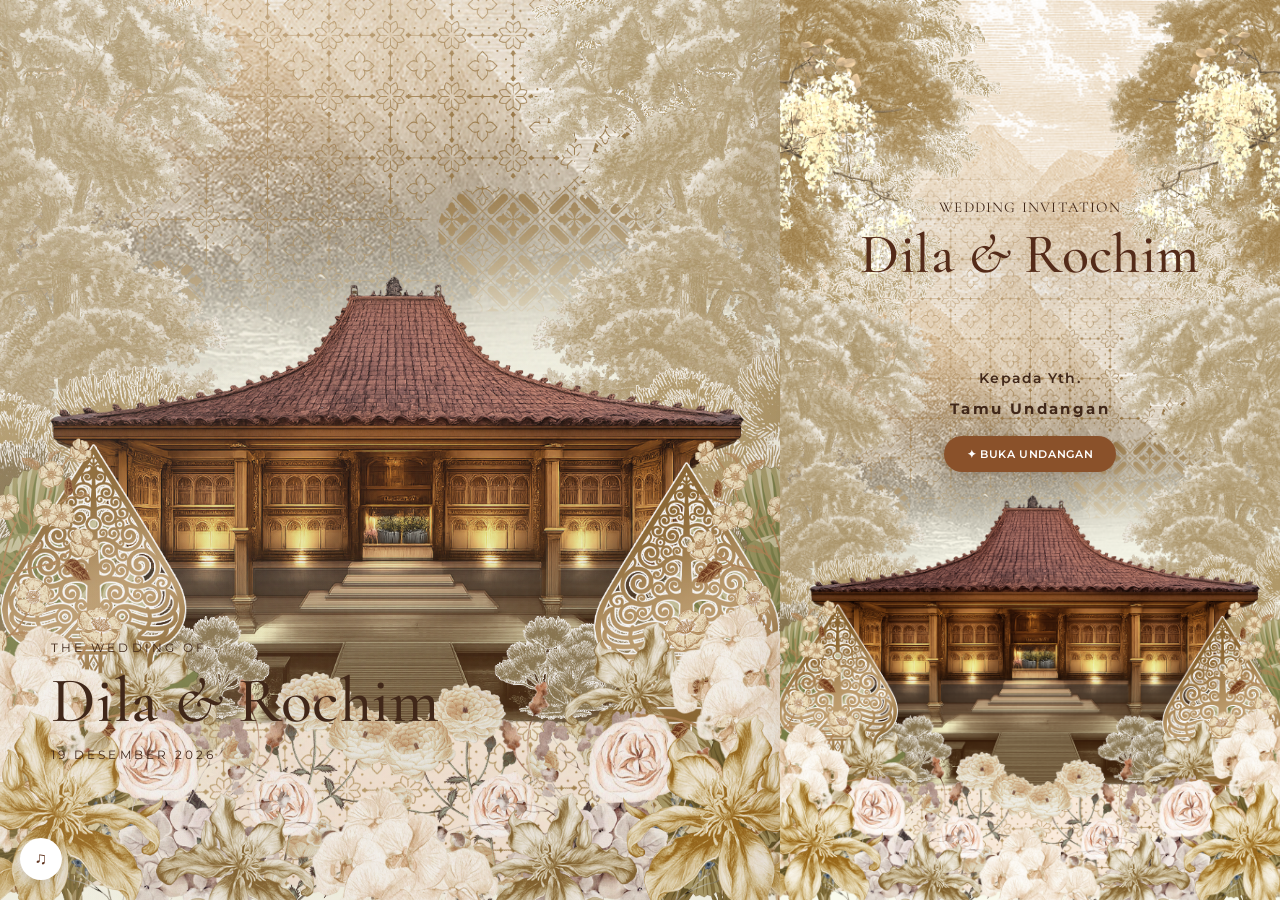
==== index.html @ d4a7df87 "update" ====
<!doctype html>
<html lang="id">
<head>
  <meta charset="UTF-8">
  <meta name="viewport" content="width=device-width, initial-scale=1.0">
  <meta name="description" content="Undangan pernikahan Dila dan Rochim">
  <title>Dila & Rochim — Wedding Invitation</title>
  <link rel="preconnect" href="https://fonts.googleapis.com">
  <link rel="preconnect" href="https://fonts.gstatic.com" crossorigin>
  <link href="https://fonts.googleapis.com/css2?family=Cormorant+Garamond:wght@400;500;600&family=Montserrat:wght@400;500;600&display=swap" rel="stylesheet">
  <link rel="stylesheet" href="styles.css">
</head>
<body class="locked">
  <aside class="desktop-cover" aria-hidden="true">
    <div class="grain"></div>
    <div class="cover-copy">
      <p class="eyebrow">THE WEDDING OF</p>
      <h1>Dila <span>&</span> Rochim</h1>
      <p class="date">19 DESEMBER 2026</p>
    </div>
  </aside>

  <main class="invitation" id="invitation">
    <section class="opening" id="opening">
      <div class="opening-inner">
        <p class="eyebrow">WEDDING INVITATION</p>
        <h2>Dila <span>&</span> Rochim</h2>
        <div class="guest">
          <p>Kepada Yth.</p>
          <strong id="guest-name">Tamu Undangan</strong>
        </div>
        <button class="pill" id="open-invitation" type="button">✦ BUKA UNDANGAN</button>
      </div>
    </section>

    <div class="content" id="content" aria-hidden="true">
      <section class="hero section hero-motion">
        <div class="arch arch-photo photo-one" role="img" aria-label="Video pembuka pernikahan">
          <video autoplay muted loop playsinline poster="assets/reference/JAWA-03-FALLBACK.jpg">
            <source src="assets/reference/3D-Motion-Jawa-03.mp4" type="video/mp4">
          </video>
        </div>
        <div class="hero-copy">
          <p class="eyebrow">THE WEDDING OF</p>
          <h2>Dila <span>&</span> Rochim</h2>
          <p class="date">19 DESEMBER 2026</p>
          <p class="intro">Dengan penuh rasa syukur, kami mengundang Anda untuk hadir dan menjadi bagian dari hari bahagia kami.</p>
        </div>
      </section>

      <section class="couple section warm">
        <p class="script">Bride & Groom</p>
        <article>
          <div class="portrait portrait-woman" aria-hidden="true"></div>
          <p class="role">THE BRIDE</p>
          <h3>Dila</h3>
          <p>Dila</p>
        </article>
        <div class="ampersand">&</div>
        <article>
          <div class="portrait portrait-man" aria-hidden="true"></div>
          <p class="role">THE GROOM</p>
          <h3>Rochim</h3>
          <p>Rochim</p>
        </article>
      </section>

      <section class="quote section">
        <img class="section-divider" src="assets/reference/aset-divider-tema-jawa-03.png" alt="" aria-hidden="true">
        <div class="line-ornament">✦</div>
        <p>“Dan di antara tanda-tanda kebesaran-Nya ialah Dia menciptakan pasangan-pasangan untukmu agar kamu merasa tenteram kepadanya.”</p>
        <span>QS. Ar-Rum: 21</span>
      </section>

      <section class="event section warm">
        <img class="section-divider" src="assets/reference/aset-divider-tema-jawa-03.png" alt="" aria-hidden="true">
        <p class="script">Wedding Event</p>
        <h3>Save The Date</h3>
        <div class="countdown" id="countdown">
          <div><b id="days">00</b><span>Hari</span></div>
          <div><b id="hours">00</b><span>Jam</span></div>
          <div><b id="minutes">00</b><span>Menit</span></div>
          <div><b id="seconds">00</b><span>Detik</span></div>
        </div>
        <div class="event-card">
          <p class="role">AKAD NIKAH & RESEPSI</p>
          <h4>Sabtu, 19 Desember 2026</h4>
          <p>Akad Nikah · 07.00 WIB</p>
          <p>Resepsi · 09.00 WIB</p>
          <hr>
          <p>Masjid Suciati Saliman</p>
          <a class="pill outline" href="https://www.google.com/maps/search/?api=1&amp;query=Masjid+Suciati+Saliman" target="_blank" rel="noreferrer">LIHAT LOKASI</a>
        </div>
      </section>

      <section class="gallery section">
        <img class="section-divider" src="assets/reference/kembar-mayang-coklat.png" alt="" aria-hidden="true">
        <p class="script">Our Moments</p>
        <h3>Love Gallery</h3>
        <div class="gallery-grid">
          <div class="gallery-item g1"></div><div class="gallery-item g2"></div>
          <div class="gallery-item g3"></div><div class="gallery-item g4"></div>
        </div>
      </section>

      <section class="rsvp section warm">
        <img class="section-divider" src="assets/reference/aset-divider-tema-jawa-03.png" alt="" aria-hidden="true">
        <p class="script">Best Wishes</p>
        <h3>Ucapan & Doa</h3>
        <form id="wish-form">
          <label>Nama<input id="name" type="text" required placeholder="Nama Anda"></label>
          <label>Konfirmasi Kehadiran<select id="attendance"><option>Hadir</option><option>Tidak dapat hadir</option></select></label>
          <label>Ucapan<textarea id="message" required rows="4" placeholder="Tulis ucapan terbaik..."></textarea></label>
          <button class="pill" type="submit">KIRIM UCAPAN</button>
        </form>
        <div id="wishes" class="wishes" aria-live="polite"></div>
      </section>

      <footer>
        <p>Merupakan suatu kehormatan dan kebahagiaan bagi kami apabila Anda berkenan hadir.</p>
        <h3>Dila <span>&</span> Rochim</h3>
        <small>Made with love · 2026</small>
      </footer>
    </div>
  </main>

  <button class="music" id="music" type="button" aria-label="Putar musik">♫</button>
  <audio id="song" src="assets/reference/Kasetyan-Jati-mp3cut.net_.mp3" preload="auto" loop></audio>
  <script src="script.js"></script>
</body>
</html>
---- styles.css ----
:root{--ivory:#f7f4ed;--cream:#e9e1d3;--brown:#61351f;--gold:#9b6a37;--ink:#402719;--white:#fff;--sans:"Montserrat",sans-serif;--serif:"Cormorant Garamond",serif}
.invitation{overflow-x:hidden}
.opening{transition:opacity .5s ease}.opening.cover-closing{opacity:0;pointer-events:none}
.animated{animation-duration:1.25s;animation-fill-mode:both}.animated-slow{animation-duration:2s}.is-waiting{visibility:hidden}.is-animated{visibility:visible}
@keyframes fadeIn{from{opacity:0}to{opacity:1}}
@keyframes fadeInUp{from{opacity:0;transform:translate3d(0,100%,0)}to{opacity:1;transform:none}}
@keyframes fadeInDown{from{opacity:0;transform:translate3d(0,-100%,0)}to{opacity:1;transform:none}}
@keyframes fadeInLeft{from{opacity:0;transform:translate3d(-100%,0,0)}to{opacity:1;transform:none}}
@keyframes zoomIn{from{opacity:0;transform:scale3d(.3,.3,.3)}50%{opacity:1}}
@keyframes slideInUp{from{visibility:visible;transform:translate3d(0,100%,0)}to{transform:translateZ(0)}}
@keyframes rotateInDownRight{from{opacity:0;transform-origin:right bottom;transform:rotate3d(0,0,1,45deg)}to{opacity:1;transform-origin:right bottom;transform:none}}
@keyframes rotateInDownLeft{from{opacity:0;transform-origin:left bottom;transform:rotate3d(0,0,1,-45deg)}to{opacity:1;transform-origin:left bottom;transform:none}}
.fadeIn{animation-name:fadeIn}.fadeInUp{animation-name:fadeInUp}.fadeInDown{animation-name:fadeInDown}.fadeInLeft{animation-name:fadeInLeft}.zoomIn{animation-name:zoomIn}.slideInUp{animation-name:slideInUp}.rotateInDownRight{animation-name:rotateInDownRight}.rotateInDownLeft{animation-name:rotateInDownLeft}
.opening .eyebrow,.opening h2,.opening .guest{animation:zoomIn 1.25s both}.opening h2{animation-delay:.1s}.opening .guest{animation-delay:.15s}.opening .pill{animation:fadeInUp 1.25s .2s both}
.couple:before,.couple:after{content:"";position:absolute;width:130px;height:210px;background:url("assets/reference/BUNGA-JAWA-03.png") center/contain no-repeat;pointer-events:none;animation:goyang 5s ease-in-out infinite alternate;transform-origin:bottom center}.couple:before{left:-55px;top:12%;}.couple:after{right:-55px;bottom:10%;transform:scaleX(-1)}
@keyframes goyang{0%{rotate:-3deg}100%{rotate:3deg}}
.desktop-cover{background-image:linear-gradient(rgba(241,232,214,.08),rgba(111,76,43,.08)),url("assets/reference/backgorund-desktop-jawa-03.png");background-size:cover;background-position:center bottom}
.desktop-cover:before{background:linear-gradient(90deg,rgba(255,255,255,.06),transparent 55%)}
.opening{background-image:linear-gradient(rgba(255,255,255,.68),rgba(255,255,255,.76)),url("assets/reference/JAWA-03-FALLBACK.jpg");background-size:cover;background-position:center}.opening:before,.opening:after{display:none}
.hero{background-image:linear-gradient(rgba(247,244,237,.5),rgba(247,244,237,.86)),url("assets/reference/paper-plos-p-1.jpg");background-size:cover;background-position:center}
.arch{overflow:hidden;background:url("assets/reference/JAWA-03-FALLBACK.jpg") center/cover no-repeat}.arch video{width:100%;height:100%;display:block;object-fit:cover}
.couple{background-image:linear-gradient(rgba(246,239,226,.55),rgba(246,239,226,.66)),url("assets/reference/backgorund-mempelai-min.png");background-size:cover;background-position:center top}
.quote{background-image:linear-gradient(rgba(63,37,21,.46),rgba(63,37,21,.56)),url("assets/reference/background-ayat-jawa-03-min.png");background-size:cover;background-position:center}
.event{background-image:linear-gradient(rgba(241,231,213,.62),rgba(241,231,213,.72)),url("assets/reference/background-acara-jawa-03.jpg");background-size:cover;background-position:center top;background-attachment:local}
.gallery{background-image:linear-gradient(rgba(247,244,237,.63),rgba(247,244,237,.73)),url("assets/reference/background-wedding-gift-jawa-03-1.png");background-size:cover;background-position:center}
.rsvp{background-image:linear-gradient(rgba(241,231,213,.68),rgba(241,231,213,.76)),url("assets/reference/background-wishes-jawa-03-1.png");background-size:cover;background-position:center}
footer{background-image:linear-gradient(rgba(68,40,23,.52),rgba(68,40,23,.7)),url("assets/reference/background-closing-jawa-03.jpg");background-size:cover;background-position:center bottom;min-height:620px;display:flex;flex-direction:column;justify-content:center}
.section-divider{display:block;width:132px;max-height:82px;object-fit:contain;margin:-35px auto 28px}.gallery .section-divider{width:90px;max-height:120px}
.gallery-item{box-shadow:inset 0 0 0 1px rgba(255,255,255,.28)}.g1{background-image:url("assets/reference/backgorund-desktop-jawa-03.png");background-position:center}.g2{background-image:url("assets/reference/JAWA-03-FALLBACK.jpg")}.g3{background-image:url("assets/reference/background-acara-jawa-03.jpg")}.g4{background-image:url("assets/reference/background-closing-jawa-03.jpg")}
*{box-sizing:border-box}html{scroll-behavior:smooth}body{margin:0;background:#d7d3cd;color:var(--ink);font-family:var(--sans);font-size:14px;letter-spacing:.03em}.locked{overflow:hidden}.desktop-cover,.invitation{position:fixed;top:0;bottom:0}.desktop-cover{left:0;width:calc(100% - 500px);overflow:hidden;background:linear-gradient(180deg,#bdbcb9 0%,#d6d1c8 62%,#e7dfd1 100%)}.desktop-cover:before{content:"";position:absolute;inset:0;background:radial-gradient(circle at 15% 5%,rgba(255,255,255,.38),transparent 28%),linear-gradient(115deg,transparent 50%,rgba(255,255,255,.18));}.grain{position:absolute;inset:0;opacity:.17;background-image:url("data:image/svg+xml,%3Csvg viewBox='0 0 180 180' xmlns='http://www.w3.org/2000/svg'%3E%3Cfilter id='n'%3E%3CfeTurbulence type='fractalNoise' baseFrequency='.8' numOctaves='3' stitchTiles='stitch'/%3E%3C/filter%3E%3Crect width='100%25' height='100%25' filter='url(%23n)' opacity='.22'/%3E%3C/svg%3E")}.cover-copy{position:absolute;left:6.5%;bottom:14%;z-index:1}.eyebrow,.date,.role{font-size:12px;letter-spacing:.26em}.cover-copy h1,.opening h2,.hero h2{font:500 clamp(46px,5vw,68px)/1 var(--serif);margin:14px 0}.cover-copy h1 span,.opening h2 span,.hero h2 span,footer h3 span{font-style:italic}.invitation{right:0;width:500px;overflow-y:auto;background:var(--ivory);box-shadow:-15px 0 40px rgba(45,28,15,.08)}.opening{height:100vh;min-height:620px;display:grid;place-items:center;text-align:center;position:relative;background:linear-gradient(rgba(255,255,255,.78),rgba(255,255,255,.88)),radial-gradient(ellipse at 70% 20%,#ddd4c6,transparent 48%),var(--ivory)}.opening:before,.opening:after{content:"";position:absolute;width:170px;height:260px;border:1px solid rgba(97,53,31,.13);border-radius:50% 50% 0 0}.opening:before{left:-80px;top:70px;transform:rotate(20deg)}.opening:after{right:-100px;bottom:35px;transform:rotate(-25deg)}.opening-inner{z-index:1}.opening h2{font-size:52px}.guest{margin:85px 0 20px}.guest p{margin:0 0 12px}.guest strong{font-size:15px;letter-spacing:.16em}.pill{border:0;border-radius:99px;padding:13px 24px;background:var(--gold);color:#fff;font:600 11px var(--sans);letter-spacing:.06em;cursor:pointer;transition:.25s}.pill:hover{transform:translateY(-2px);filter:brightness(.94)}.content{display:none}.content.revealed{display:block}.section{padding:76px 42px;text-align:center;position:relative}.warm{background:var(--cream)}.hero{min-height:100vh;padding-top:55px}.arch{width:78%;height:420px;margin:0 auto 35px;border-radius:220px 220px 8px 8px;box-shadow:0 18px 45px rgba(65,39,24,.18)}.photo-one{background:linear-gradient(180deg,transparent 30%,rgba(36,24,18,.45)),radial-gradient(circle at 53% 45%,#d7bca3 0 6%,transparent 7%),linear-gradient(115deg,#9c856e,#ddd1c0 48%,#79614e)}.hero h2{font-size:50px}.intro{line-height:1.9;max-width:360px;margin:28px auto}.script{font:italic 25px var(--serif);margin:0 0 6px}.section h3{font:500 38px var(--serif);margin:8px 0 28px}.couple article p{margin:7px}.portrait{width:190px;height:230px;margin:25px auto;border-radius:95px 95px 8px 8px;background:#b8a18b}.portrait-man{background:radial-gradient(circle at 50% 34%,#d2aa8d 0 13%,transparent 14%),linear-gradient(150deg,#4c433d 35%,#b69a83)}.portrait-woman{background:radial-gradient(circle at 50% 34%,#d7ad92 0 13%,transparent 14%),linear-gradient(35deg,#d8c3ad 35%,#77675d)}.couple h3{font-size:42px;margin:0}.ampersand{font:italic 46px var(--serif);margin:26px}.quote{background:var(--brown);color:#fff;padding-block:86px}.quote p{font:24px/1.55 var(--serif);max-width:390px;margin:25px auto}.quote span{font-size:11px;letter-spacing:.2em}.line-ornament:before,.line-ornament:after{content:"";display:inline-block;width:80px;height:1px;background:#b9926b;vertical-align:middle;margin:0 15px}.countdown{display:grid;grid-template-columns:repeat(4,1fr);gap:8px;margin:25px 0 38px}.countdown div{padding:14px 5px;border:1px solid rgba(97,53,31,.24)}.countdown b{display:block;font:500 28px var(--serif)}.countdown span{font-size:9px;text-transform:uppercase}.event-card{background:rgba(255,255,255,.55);padding:28px 24px;margin:14px 0;border:1px solid rgba(97,53,31,.15)}.event-card h4{font:500 25px var(--serif);margin:14px}.event-card p{line-height:1.8}.event-card hr{border:0;border-top:1px solid rgba(97,53,31,.16);margin:20px}.outline{display:inline-block;margin-top:12px;text-decoration:none}.gallery-grid{display:grid;grid-template-columns:1fr 1fr;gap:8px}.gallery-item{height:230px;background-size:cover;background-position:center}.g1{grid-row:span 2;height:468px;background:linear-gradient(20deg,rgba(59,39,27,.25),transparent),linear-gradient(135deg,#cbb59e,#745e4e)}.g2{background:linear-gradient(35deg,#796658,#d8c5af)}.g3{background:linear-gradient(150deg,#ae927c,#eadfd1)}.g4{grid-column:span 2;background:linear-gradient(100deg,#d9c7b5,#816b58)}form{display:grid;gap:15px;text-align:left}label{font-size:11px;letter-spacing:.08em}input,select,textarea{width:100%;margin-top:7px;border:1px solid rgba(97,53,31,.22);background:#faf8f2;padding:13px;font:13px var(--sans);color:var(--ink);outline:none}input:focus,select:focus,textarea:focus{border-color:var(--gold)}textarea{resize:vertical}.wishes{margin-top:25px;text-align:left}.wish{background:rgba(255,255,255,.5);padding:14px;margin:8px 0;border-left:3px solid var(--gold);line-height:1.55}.wish b{display:block;margin-bottom:4px}footer{background:var(--brown);color:#fff;text-align:center;padding:70px 40px}footer p{line-height:1.8}footer h3{font:500 37px var(--serif);margin:28px 0}.music{position:fixed;left:20px;bottom:20px;width:42px;height:42px;border:0;border-radius:50%;background:white;color:var(--brown);font-size:17px;z-index:10;box-shadow:0 5px 16px #0002;cursor:pointer}.music.playing{animation:spin 4s linear infinite}@keyframes spin{to{transform:rotate(360deg)}}
@media(max-width:900px){.desktop-cover{display:none}.invitation{left:0;width:100%;max-width:520px;margin:auto}.section{padding-inline:28px}.music{left:auto;right:18px}.arch{height:390px}}
@media(max-width:390px){.opening h2,.hero h2{font-size:43px}.guest{margin-top:70px}.arch{width:88%;height:360px}.section{padding-inline:22px}.countdown b{font-size:23px}}

/* Local Leafitation assets — kept last so component defaults cannot override them. */
.desktop-cover{background:linear-gradient(rgba(241,232,214,.08),rgba(111,76,43,.08)),url("assets/reference/backgorund-desktop-jawa-03.png") center bottom/cover no-repeat}.desktop-cover:before{background:linear-gradient(90deg,rgba(255,255,255,.06),transparent 55%)}
.opening{background:linear-gradient(rgba(255,255,255,.18),rgba(255,255,255,.3)),url("assets/reference/JAWA-03-FALLBACK.jpg") center/cover no-repeat}.opening:before,.opening:after{display:none}
.hero{background:linear-gradient(rgba(247,244,237,.5),rgba(247,244,237,.86)),url("assets/reference/paper-plos-p-1.jpg") center/cover no-repeat}.arch.photo-one{overflow:hidden;background:url("assets/reference/JAWA-03-FALLBACK.jpg") center/cover no-repeat}.arch video{width:100%;height:100%;display:block;object-fit:cover}
.couple.warm{background:linear-gradient(rgba(246,239,226,.55),rgba(246,239,226,.66)),url("assets/reference/backgorund-mempelai-min.png") center top/cover no-repeat}
.quote{background:linear-gradient(rgba(63,37,21,.46),rgba(63,37,21,.56)),url("assets/reference/background-ayat-jawa-03-min.png") center/cover no-repeat}
.event.warm{background:linear-gradient(rgba(241,231,213,.62),rgba(241,231,213,.72)),url("assets/reference/background-acara-jawa-03.jpg") center top/cover no-repeat}
.gallery{background:linear-gradient(rgba(247,244,237,.63),rgba(247,244,237,.73)),url("assets/reference/background-wedding-gift-jawa-03-1.png") center/cover no-repeat}
.rsvp.warm{background:linear-gradient(rgba(241,231,213,.68),rgba(241,231,213,.76)),url("assets/reference/background-wishes-jawa-03-1.png") center/cover no-repeat}
footer{background:linear-gradient(rgba(68,40,23,.52),rgba(68,40,23,.7)),url("assets/reference/background-closing-jawa-03.jpg") center bottom/cover no-repeat;min-height:620px;display:flex;flex-direction:column;justify-content:center}
.g1{background-image:url("assets/reference/backgorund-desktop-jawa-03.png")}.g2{background-image:url("assets/reference/JAWA-03-FALLBACK.jpg")}.g3{background-image:url("assets/reference/background-acara-jawa-03.jpg")}.g4{background-image:url("assets/reference/background-closing-jawa-03.jpg")}
.hero-motion{height:100vh;min-height:620px;padding:0;overflow:hidden;background:#efe5d4}.hero-motion .arch{position:absolute;inset:0;width:100%;height:100%;margin:0;border-radius:0;box-shadow:none}.hero-motion .arch video{width:100%;height:100%;object-fit:cover;object-position:center}.hero-copy{position:absolute;z-index:2;left:0;right:0;bottom:5%;padding:50px 34px 28px;background:linear-gradient(transparent,rgba(247,244,237,.86) 42%,rgba(247,244,237,.96))}.hero-motion .hero-copy h2{margin:8px 0}.hero-motion .intro{margin:16px auto 0}
@media(max-width:900px){.hero-motion{height:100svh;min-height:600px}.hero-motion .arch{height:100%}}
.desktop-cover:after{content:"";position:absolute;z-index:2;inset:0;background:rgba(24,15,9,.62);opacity:0;pointer-events:none;transition:opacity 1s ease}.invitation-open .desktop-cover:after{opacity:1}.desktop-cover .cover-copy{transition:filter 1s ease,opacity 1s ease}.invitation-open .desktop-cover .cover-copy{filter:brightness(.62);opacity:.72}
.hero-motion .hero-copy{top:58%;bottom:auto;transform:translateY(-50%);padding:0 34px;background:none}.hero-motion .hero-copy h2{font-size:34px;text-transform:uppercase}.hero-motion .hero-copy .date{display:none}.hero-motion .intro{display:none}
@media(max-width:900px){.hero-motion .hero-copy{top:58%;bottom:auto;padding:0 28px}}
.opening{display:block;background:url("assets/reference/backgorund-desktop-jawa-03.png") center center/cover no-repeat}.opening-inner{position:absolute;z-index:1;top:22%;left:24px;right:24px}.opening .eyebrow{font-family:var(--serif);font-size:15px;letter-spacing:.08em;margin:0}.opening h2{font-size:56px;line-height:.95;margin:12px 0;color:#542b19}.opening .guest{margin:88px 0 18px}.opening .guest p{font-size:14px;font-weight:600;letter-spacing:.08em}.opening .guest strong{font-size:15px}.opening .pill{padding:11px 23px;background:#8a512a;font-size:11px;box-shadow:0 3px 8px rgba(63,35,19,.12)}
@media(max-width:520px){.opening-inner{top:22%}.opening h2{font-size:48px}.opening .guest{margin-top:82px}}
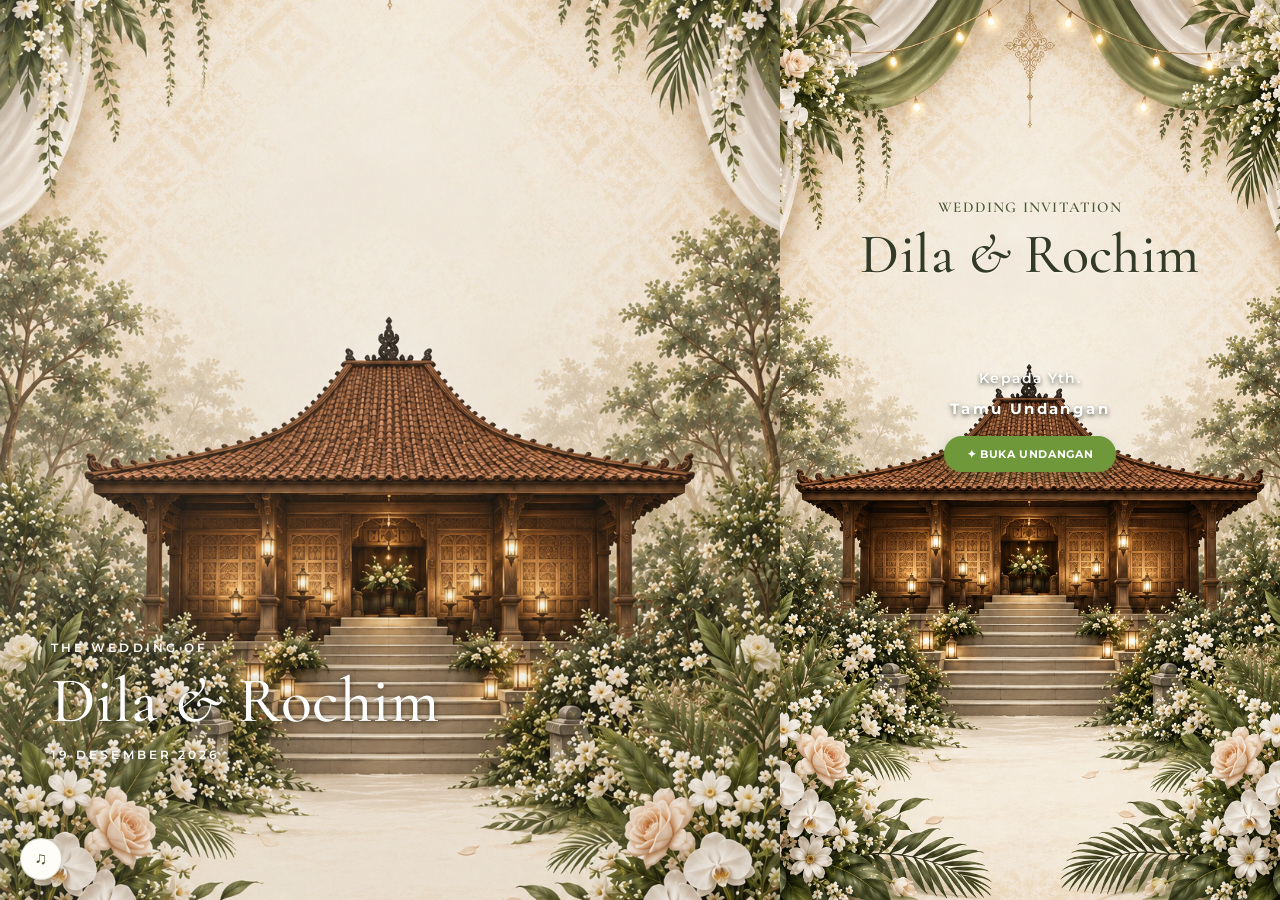
==== commit ea0e4651: "frustasi" ====
--- a/index.html
+++ b/index.html
@@ -125,7 +125,7 @@
   </main>
 
   <button class="music" id="music" type="button" aria-label="Putar musik">♫</button>
-  <audio id="song" src="assets/reference/Kasetyan-Jati-mp3cut.net_.mp3" preload="auto" loop></audio>
+  <audio id="song" src="assets/reference/JALARANING%20TRESNA%20-%20WORO%20ENDAH%20FT%20ILHAM%20PRADANA%20%28KERONCONG%20VERSION%29%20%20HAI%20KERONCONG.mp3" preload="auto" loop></audio>
   <script src="script.js"></script>
 </body>
 </html>
--- a/styles.css
+++ b/styles.css
@@ -49,3 +49,71 @@
 @media(max-width:900px){.hero-motion .hero-copy{top:58%;bottom:auto;padding:0 28px}}
 .opening{display:block;background:url("assets/reference/backgorund-desktop-jawa-03.png") center center/cover no-repeat}.opening-inner{position:absolute;z-index:1;top:22%;left:24px;right:24px}.opening .eyebrow{font-family:var(--serif);font-size:15px;letter-spacing:.08em;margin:0}.opening h2{font-size:56px;line-height:.95;margin:12px 0;color:#542b19}.opening .guest{margin:88px 0 18px}.opening .guest p{font-size:14px;font-weight:600;letter-spacing:.08em}.opening .guest strong{font-size:15px}.opening .pill{padding:11px 23px;background:#8a512a;font-size:11px;box-shadow:0 3px 8px rgba(63,35,19,.12)}
 @media(max-width:520px){.opening-inner{top:22%}.opening h2{font-size:48px}.opening .guest{margin-top:82px}}
+
+/* Olive green theme inspired by the supplied reference. */
+:root{--ivory:#fbf8ef;--cream:#eef0df;--brown:#4f5832;--gold:#a98651;--ink:#4d5534;--white:#fff}
+body{background:#c9cbbd;color:var(--ink)}
+.desktop-cover{background-color:#7d845a;background-blend-mode:soft-light,normal}
+.desktop-cover:after{background:rgba(25,31,15,.66)}
+.cover-copy,.opening-inner,.hero-copy{color:#4f5832}.cover-copy h1,.opening h2,.hero h2{color:#4f5832}
+.opening{background-color:#a7ad81;background-blend-mode:soft-light}.opening .pill,.pill{background:#777f4f;color:#fff}.opening .pill{background:#777f4f;box-shadow:0 4px 12px rgba(58,67,35,.2)}.pill:hover{background:#687044}
+.music{color:#667044;background:#fffdf5;box-shadow:0 5px 16px rgba(45,55,27,.25)}
+.hero{background-color:#eef0df;background-blend-mode:screen}.hero-motion{background:#e8ead8}
+.couple.warm{background-color:#dce0c7;background-blend-mode:soft-light}.couple:before,.couple:after{filter:hue-rotate(42deg) saturate(.75)}
+.quote{background:linear-gradient(rgba(46,57,28,.58),rgba(46,57,28,.7)),url("assets/reference/background-ayat-jawa-03-min.png") center/cover no-repeat;color:#fffdf4}
+.event.warm{background:linear-gradient(rgba(226,231,204,.66),rgba(226,231,204,.78)),url("assets/reference/background-acara-jawa-03.jpg") center top/cover no-repeat}
+.event-card{background:rgba(255,255,246,.7);border-color:rgba(79,88,50,.24);box-shadow:0 10px 28px rgba(55,66,32,.08)}.event-card hr{border-color:rgba(79,88,50,.22)}
+.gallery{background:linear-gradient(rgba(241,243,224,.68),rgba(241,243,224,.78)),url("assets/reference/background-wedding-gift-jawa-03-1.png") center/cover no-repeat}.gallery-item{filter:saturate(.78) hue-rotate(20deg)}
+.rsvp.warm{background:linear-gradient(rgba(225,230,202,.72),rgba(225,230,202,.82)),url("assets/reference/background-wishes-jawa-03-1.png") center/cover no-repeat}
+input,select,textarea{background:#fffdf5;border-color:rgba(79,88,50,.3);color:#4d5534}input:focus,select:focus,textarea:focus{border-color:#777f4f}.wish{background:rgba(255,255,246,.72);border-left-color:#777f4f}
+.countdown div{border-color:rgba(79,88,50,.34);background:rgba(255,255,246,.35)}
+.line-ornament:before,.line-ornament:after{background:#9aa06e}
+footer{background:linear-gradient(rgba(42,52,25,.62),rgba(42,52,25,.8)),url("assets/reference/background-closing-jawa-03.jpg") center bottom/cover no-repeat;color:#fffdf4}
+
+/* Refined palette: warm ivory base with restrained olive accents. */
+:root{--ivory:#faf7ef;--cream:#f1ede3;--brown:#6f7455;--gold:#ae9367;--ink:#505143;--white:#fff}
+body{background:#d5d2c9;color:#505143}
+.desktop-cover{background-color:transparent;background-blend-mode:normal}.desktop-cover:after{background:rgba(28,31,21,.54)}
+.cover-copy,.opening-inner,.hero-copy{color:#505143}.cover-copy h1,.opening h2,.hero h2,.couple h3,.event h3,.gallery h3,.rsvp h3,footer h3{color:#555944}
+.opening{background-color:transparent;background-blend-mode:normal}.opening .pill,.pill{background:#777b59;color:#fff}.opening .pill{background:#777b59;box-shadow:0 4px 12px rgba(54,57,40,.16)}.pill:hover{background:#696e4f}
+.music{color:#6e7353;background:#fffdf7;box-shadow:0 5px 16px rgba(54,57,40,.18)}
+.hero{background-color:transparent;background-blend-mode:normal}.hero-motion{background:#f1ede3}
+.couple.warm{background:linear-gradient(rgba(247,244,235,.48),rgba(242,240,229,.56)),url("assets/reference/backgorund-mempelai-min.png") center top/cover no-repeat}.couple:before,.couple:after{filter:hue-rotate(30deg) saturate(.62)}
+.portrait{filter:saturate(.62) sepia(.08) hue-rotate(18deg)}
+.quote{background:linear-gradient(rgba(62,68,46,.46),rgba(62,68,46,.58)),url("assets/reference/background-ayat-jawa-03-min.png") center/cover no-repeat;color:#fffdf7}
+.event.warm{background:linear-gradient(rgba(248,246,238,.55),rgba(242,242,231,.64)),url("assets/reference/background-acara-jawa-03.jpg") center top/cover no-repeat}
+.event-card{background:rgba(255,253,247,.78);border-color:rgba(103,109,77,.2);box-shadow:0 10px 28px rgba(66,70,48,.06)}.event-card hr{border-color:rgba(103,109,77,.2)}
+.gallery{background:linear-gradient(rgba(249,247,239,.58),rgba(244,243,232,.66)),url("assets/reference/background-wedding-gift-jawa-03-1.png") center/cover no-repeat}.gallery-item{filter:saturate(.72) hue-rotate(8deg)}
+.rsvp.warm{background:linear-gradient(rgba(249,247,239,.62),rgba(241,241,229,.7)),url("assets/reference/background-wishes-jawa-03-1.png") center/cover no-repeat}
+input,select,textarea{background:#fffdf8;border-color:rgba(103,109,77,.24);color:#505143}input:focus,select:focus,textarea:focus{border-color:#777b59}.wish{background:rgba(255,253,247,.76);border-left-color:#777b59}
+.countdown div{border-color:rgba(103,109,77,.26);background:rgba(255,253,247,.42)}
+.line-ornament:before,.line-ornament:after{background:#aaa27d}.section-divider{filter:saturate(.55) hue-rotate(18deg)}
+footer{background:linear-gradient(rgba(55,61,41,.5),rgba(55,61,41,.68)),url("assets/reference/background-closing-jawa-03.jpg") center bottom/cover no-repeat;color:#fffdf7}
+
+/* Stronger accessible contrast on textured backgrounds. */
+:root{--brown:#505936;--gold:#987a48;--ink:#35392d}
+body{color:#35392d}
+.cover-copy,.opening-inner,.hero-copy{color:#35392d;text-shadow:0 1px 2px rgba(255,253,245,.72)}
+.cover-copy h1,.opening h2,.hero h2,.couple h3,.event h3,.gallery h3,.rsvp h3{color:#343a28;text-shadow:0 1px 2px rgba(255,253,245,.62)}
+.eyebrow,.date,.role{color:#505936;font-weight:600}
+.opening .guest p,.opening .guest strong{color:#35392d;text-shadow:0 1px 3px rgba(255,253,245,.9)}
+.pill,.opening .pill{background:#59613b;color:#fff;font-weight:700;box-shadow:0 5px 14px rgba(42,47,28,.24)}.pill:hover,.opening .pill:hover{background:#454d2f;filter:none}.pill:focus-visible{outline:3px solid rgba(89,97,59,.34);outline-offset:3px}
+.event-card{color:#34382c}.event-card .role{color:#4b5335}.event-card h4{color:#343a28;font-weight:600}
+.countdown b{color:#343a28;font-weight:600}.countdown span{color:#4b513b;font-weight:600}
+label{color:#34382c;font-weight:600}input,select,textarea{color:#292d24;border-color:rgba(70,77,47,.42)}input::placeholder,textarea::placeholder{color:#707363;opacity:1}
+.wish{color:#34382c}.wish b{color:#434b30}
+.quote .role,.quote span,footer .eyebrow{color:#f4f1e7}.quote p,footer p,footer h3,footer small{color:#fff;text-shadow:0 1px 3px rgba(20,24,14,.45)}
+.music{color:#4e5735;border:1px solid rgba(74,82,48,.22)}
+
+@media(min-width:901px){.desktop-cover{background-position:center 58%}}
+@media(min-width:901px){.desktop-cover .cover-copy,.desktop-cover .cover-copy h1,.desktop-cover .cover-copy .eyebrow,.desktop-cover .cover-copy .date{color:#fff;text-shadow:0 2px 7px rgba(20,22,14,.58)}}
+.pill,.opening .pill{background:#6f983b;color:#fff;box-shadow:0 5px 14px rgba(54,83,29,.28)}.pill:hover,.opening .pill:hover{background:#587d2f}.pill:focus-visible{outline-color:rgba(111,152,59,.42)}
+.opening .guest p,.opening .guest strong{color:#fff;text-shadow:0 2px 4px rgba(34,38,24,.72)}
+.event.warm{background:linear-gradient(rgba(239,239,223,.28),rgba(229,232,208,.4)),url("assets/reference/background-acara-jawa-03.jpg") center top/cover no-repeat}.event .script{color:#2b3023;font-weight:600;text-shadow:0 1px 2px rgba(255,255,248,.45)}.event h3{color:#20251c;font-weight:600;text-shadow:0 1px 2px rgba(255,255,248,.5)}
+.hero:not(.hero-motion){background:linear-gradient(rgba(248,246,237,.28),rgba(240,240,225,.42)),url("assets/reference/paper-plos-p-1.jpg") center/cover no-repeat}
+.couple.warm{background:linear-gradient(rgba(244,242,232,.3),rgba(232,235,215,.44)),url("assets/reference/backgorund-mempelai-min.png") center top/cover no-repeat}
+.gallery{background:linear-gradient(rgba(246,244,235,.3),rgba(233,236,217,.44)),url("assets/reference/background-wedding-gift-jawa-03-1.png") center/cover no-repeat}
+.rsvp.warm{background:linear-gradient(rgba(246,244,235,.36),rgba(231,234,215,.5)),url("assets/reference/background-wishes-jawa-03-1.png") center/cover no-repeat}
+.couple .script,.gallery .script,.rsvp .script{color:#2b3023;font-weight:600;text-shadow:0 1px 2px rgba(255,255,248,.5)}
+.couple h3,.gallery h3,.rsvp h3{color:#20251c;font-weight:600;text-shadow:0 1px 2px rgba(255,255,248,.55)}
+.couple p,.gallery p,.rsvp p,.hero p{color:#30352a;font-weight:500}.hero .eyebrow,.hero .date,.couple .role{color:#414931;font-weight:700}
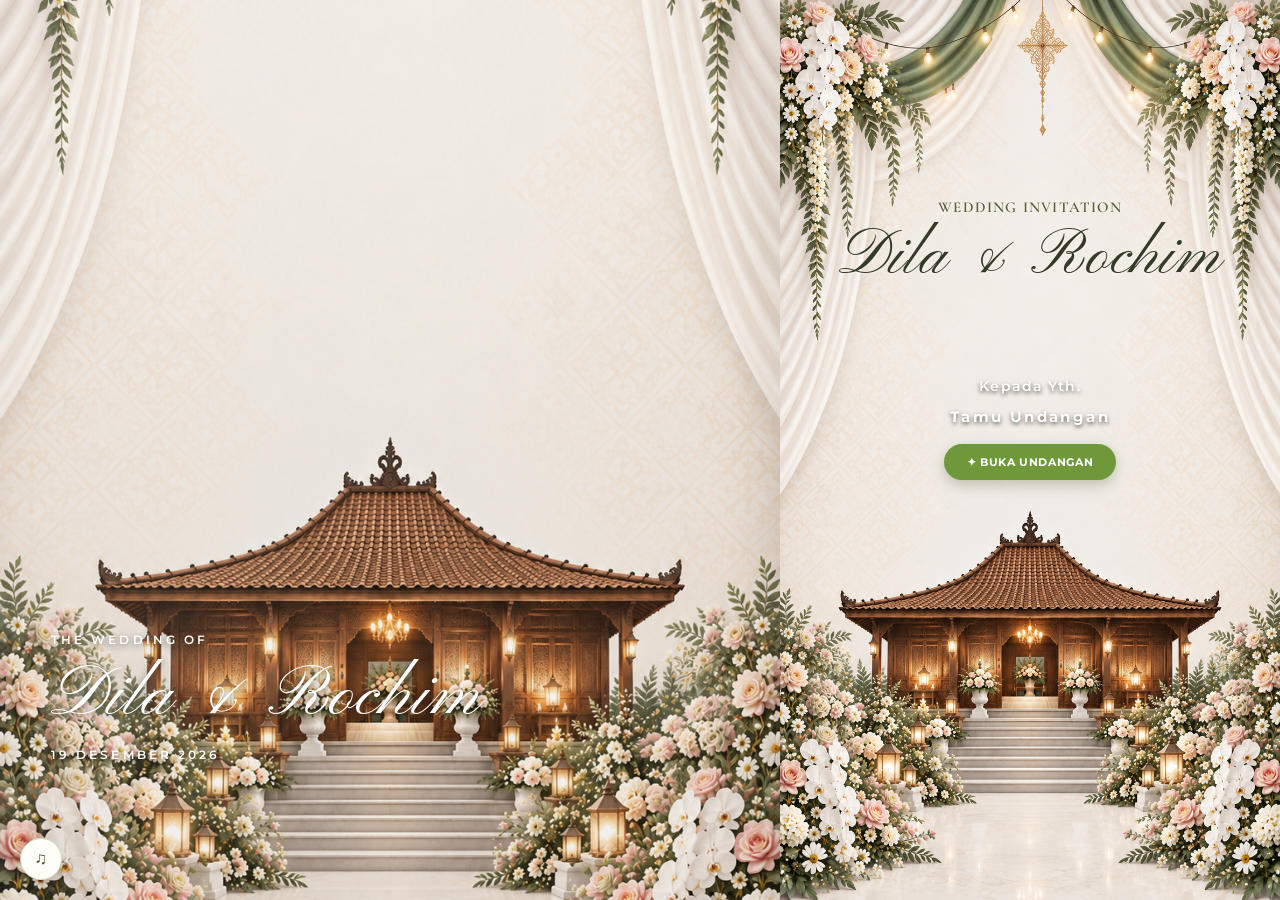
==== commit ea1c584d: "update" ====
--- a/index.html
+++ b/index.html
@@ -7,7 +7,7 @@
   <title>Dila & Rochim — Wedding Invitation</title>
   <link rel="preconnect" href="https://fonts.googleapis.com">
   <link rel="preconnect" href="https://fonts.gstatic.com" crossorigin>
-  <link href="https://fonts.googleapis.com/css2?family=Cormorant+Garamond:wght@400;500;600&family=Montserrat:wght@400;500;600&display=swap" rel="stylesheet">
+  <link href="https://fonts.googleapis.com/css2?family=Amiri:wght@400;700&family=Cormorant+Garamond:wght@400;500;600;700&family=Great+Vibes&family=Montserrat:wght@400;500;600;700&family=Pinyon+Script&display=swap" rel="stylesheet">
   <link rel="stylesheet" href="styles.css">
 </head>
 <body class="locked">
@@ -36,7 +36,7 @@
     <div class="content" id="content" aria-hidden="true">
       <section class="hero section hero-motion">
         <div class="arch arch-photo photo-one" role="img" aria-label="Video pembuka pernikahan">
-          <video autoplay muted loop playsinline poster="assets/reference/JAWA-03-FALLBACK.jpg">
+          <video muted playsinline preload="auto" poster="assets/reference/JAWA-03-FALLBACK.jpg">
             <source src="assets/reference/3D-Motion-Jawa-03.mp4" type="video/mp4">
           </video>
         </div>
@@ -65,10 +65,22 @@
         </article>
       </section>
 
+      <section class="story section warm">
+        <img class="section-divider" src="assets/reference/aset-divider-tema-jawa-03.png" alt="" aria-hidden="true">
+        <p class="script">Our Story</p>
+        <h3>Perjalanan Cinta Kami</h3>
+        <div class="story-copy">
+          <p>Jika mencintai adalah sebuah perjalanan, maka takdir menuliskan awal kisah kami dengan begitu indah. Pada Juni 2022, semesta mempertemukan kami di sebuah lembaga pendidikan—tempat mimpi-mimpi dikejar dan, tanpa kami sangka, tempat dua hati mulai saling mengenal. Dari percakapan sederhana, tumbuh rasa yang perlahan kami jaga dengan doa dan kesungguhan.</p>
+          <p>Waktu mengajarkan kami arti sabar, percaya, dan bertumbuh bersama. Setelah melewati berbagai cerita, pada 4 April 2026 kami mengikat janji lamaran di hadapan keluarga tercinta. Hari itu menjadi langkah baru yang membawa kami semakin dekat menuju satu tujuan dan satu ibadah terpanjang.</p>
+          <p>Atas izin dan rida Allah SWT, pada 19 Desember 2026 kami akan melabuhkan hati dalam ikatan suci pernikahan. Merupakan kebahagiaan dan kehormatan bagi kami apabila Bapak/Ibu/Saudara/i berkenan hadir serta mengiringi awal perjalanan kami dengan doa restu.</p>
+        </div>
+      </section>
+
       <section class="quote section">
         <img class="section-divider" src="assets/reference/aset-divider-tema-jawa-03.png" alt="" aria-hidden="true">
         <div class="line-ornament">✦</div>
-        <p>“Dan di antara tanda-tanda kebesaran-Nya ialah Dia menciptakan pasangan-pasangan untukmu agar kamu merasa tenteram kepadanya.”</p>
+        <p class="arabic" lang="ar" dir="rtl">وَمِنْ اٰيٰتِهٖٓ اَنْ خَلَقَ لَكُمْ مِّنْ اَنْفُسِكُمْ اَزْوَاجًا لِّتَسْكُنُوْٓا اِلَيْهَا وَجَعَلَ بَيْنَكُمْ مَّوَدَّةً وَّرَحْمَةًۗ اِنَّ فِيْ ذٰلِكَ لَاٰيٰتٍ لِّقَوْمٍ يَّتَفَكَّرُوْنَ ۝٢١</p>
+        <p class="translation">“Di antara tanda-tanda (kebesaran)-Nya ialah bahwa Dia menciptakan pasangan-pasangan untukmu dari (jenis) dirimu sendiri agar kamu merasa tenteram kepadanya. Dia menjadikan di antaramu rasa cinta dan kasih sayang. Sesungguhnya pada yang demikian itu benar-benar terdapat tanda-tanda (kebesaran Allah) bagi kaum yang berpikir.”</p>
         <span>QS. Ar-Rum: 21</span>
       </section>
 
@@ -85,11 +97,23 @@
         <div class="event-card">
           <p class="role">AKAD NIKAH & RESEPSI</p>
           <h4>Sabtu, 19 Desember 2026</h4>
-          <p>Akad Nikah · 07.00 WIB</p>
+          <p>Akad Nikah · 08.00 WIB</p>
           <p>Resepsi · 09.00 WIB</p>
           <hr>
           <p>Masjid Suciati Saliman</p>
           <a class="pill outline" href="https://www.google.com/maps/search/?api=1&amp;query=Masjid+Suciati+Saliman" target="_blank" rel="noreferrer">LIHAT LOKASI</a>
+        </div>
+      </section>
+
+      <section class="checkin section">
+        <img class="section-divider" src="assets/reference/aset-divider-tema-jawa-03.png" alt="" aria-hidden="true">
+        <p class="script">Wedding Check-in</p>
+        <h3>Scan Saat Hadir</h3>
+        <p class="checkin-intro">Tunjukkan QR code ini kepada petugas ketika tiba di lokasi acara.</p>
+        <div class="qr-card">
+          <div id="guest-qr" class="guest-qr" role="img" aria-label="QR code check-in tamu"></div>
+          <p class="qr-guest" id="qr-guest-name">Tamu Undangan</p>
+          <span>19 Desember 2026 · Masjid Suciati Saliman</span>
         </div>
       </section>
 
@@ -120,12 +144,14 @@
         <p>Merupakan suatu kehormatan dan kebahagiaan bagi kami apabila Anda berkenan hadir.</p>
         <h3>Dila <span>&</span> Rochim</h3>
         <small>Made with love · 2026</small>
+        <a class="provider" href="https://pantoo.id" target="_blank" rel="noopener noreferrer">Provided by pantoo.id</a>
       </footer>
     </div>
   </main>
 
   <button class="music" id="music" type="button" aria-label="Putar musik">♫</button>
   <audio id="song" src="assets/reference/JALARANING%20TRESNA%20-%20WORO%20ENDAH%20FT%20ILHAM%20PRADANA%20%28KERONCONG%20VERSION%29%20%20HAI%20KERONCONG.mp3" preload="auto" loop></audio>
+  <script src="assets/vendor/qrcode.min.js"></script>
   <script src="script.js"></script>
 </body>
 </html>
--- a/styles.css
+++ b/styles.css
@@ -105,7 +105,7 @@
 .quote .role,.quote span,footer .eyebrow{color:#f4f1e7}.quote p,footer p,footer h3,footer small{color:#fff;text-shadow:0 1px 3px rgba(20,24,14,.45)}
 .music{color:#4e5735;border:1px solid rgba(74,82,48,.22)}
 
-@media(min-width:901px){.desktop-cover{background-position:center 58%}}
+@media(min-width:901px){.desktop-cover{background-position:center 72%}}
 @media(min-width:901px){.desktop-cover .cover-copy,.desktop-cover .cover-copy h1,.desktop-cover .cover-copy .eyebrow,.desktop-cover .cover-copy .date{color:#fff;text-shadow:0 2px 7px rgba(20,22,14,.58)}}
 .pill,.opening .pill{background:#6f983b;color:#fff;box-shadow:0 5px 14px rgba(54,83,29,.28)}.pill:hover,.opening .pill:hover{background:#587d2f}.pill:focus-visible{outline-color:rgba(111,152,59,.42)}
 .opening .guest p,.opening .guest strong{color:#fff;text-shadow:0 2px 4px rgba(34,38,24,.72)}
@@ -117,3 +117,18 @@
 .couple .script,.gallery .script,.rsvp .script{color:#2b3023;font-weight:600;text-shadow:0 1px 2px rgba(255,255,248,.5)}
 .couple h3,.gallery h3,.rsvp h3{color:#20251c;font-weight:600;text-shadow:0 1px 2px rgba(255,255,248,.55)}
 .couple p,.gallery p,.rsvp p,.hero p{color:#30352a;font-weight:500}.hero .eyebrow,.hero .date,.couple .role{color:#414931;font-weight:700}
+.story.warm{background:linear-gradient(rgba(246,244,235,.34),rgba(232,235,216,.48)),url("assets/reference/paper-plos-p-1.jpg") center/cover no-repeat}.story .script{color:#2b3023;font-weight:600}.story h3{color:#20251c;font-weight:600;text-shadow:0 1px 2px rgba(255,255,248,.55)}.story-copy{position:relative;padding:26px 24px;background:rgba(255,253,247,.72);border:1px solid rgba(103,109,77,.2);box-shadow:0 12px 32px rgba(66,70,48,.07);text-align:left}.story-copy:before{content:"“";position:absolute;top:-18px;left:12px;color:rgba(111,152,59,.22);font:100px/1 var(--serif)}.story-copy p{position:relative;margin:0 0 20px;color:#30352a;font:500 14px/1.95 var(--sans);text-align:justify}.story-copy p:last-child{margin-bottom:0;font-weight:600;color:#252a20}
+@media(max-width:390px){.story-copy{padding:24px 19px}.story-copy p{font-size:13px;line-height:1.85;text-align:left}}
+.cover-copy h1,.opening h2,.hero-motion .hero-copy h2,footer h3{font-family:"Pinyon Script",cursive;font-weight:400;text-transform:none;letter-spacing:.01em}.cover-copy h1{font-size:72px}.opening h2{font-size:64px}.hero-motion .hero-copy h2{font-size:49px;font-weight:400}.script{font-family:"Pinyon Script",cursive;font-size:38px;font-style:normal;font-weight:400!important;line-height:1.15}.couple h3{font-family:"Pinyon Script",cursive;font-size:52px;font-weight:400}.ampersand{font-family:"Pinyon Script",cursive}
+@media(max-width:520px){.opening h2{font-size:58px}.hero-motion .hero-copy h2{font-size:44px}.script{font-size:35px}}
+.desktop-cover .cover-copy{z-index:3}.invitation-open .desktop-cover .cover-copy{filter:none;opacity:1}.desktop-cover .grain{z-index:0}.desktop-cover:after{z-index:2}
+.hero-motion .hero-copy .eyebrow{font-weight:800}.hero-motion .hero-copy h2{font-weight:700;letter-spacing:.01em}
+.hero-motion .arch video{opacity:1;transition:opacity .8s ease}.hero-motion.video-ended .arch video{opacity:0}
+.story .script{font-family:"Great Vibes",cursive;font-size:48px;font-weight:400!important;line-height:1.15;letter-spacing:.015em;text-transform:none}
+@media(max-width:520px){.story .script{font-size:43px}}
+.checkin{background:linear-gradient(rgba(246,244,235,.38),rgba(232,235,216,.52)),url("assets/reference/paper-plos-p-1.jpg") center/cover no-repeat}.checkin .script{font-family:"Great Vibes",cursive;font-size:46px;font-weight:400;color:#2b3023}.checkin h3{color:#20251c;font-weight:600}.checkin-intro{max-width:350px;margin:0 auto 25px;color:#30352a;font-weight:500;line-height:1.75}.qr-card{max-width:310px;margin:auto;padding:28px 24px;background:rgba(255,253,247,.9);border:1px solid rgba(103,109,77,.24);box-shadow:0 14px 35px rgba(54,61,37,.12)}.guest-qr{display:flex;justify-content:center;min-height:210px}.guest-qr img,.guest-qr canvas{display:block;max-width:100%;height:auto!important}.qr-guest{margin:20px 0 7px;color:#252a20;font:700 22px var(--serif)}.qr-card span{display:block;color:#555b45;font-size:10px;line-height:1.6;letter-spacing:.06em}
+@media(max-width:390px){.checkin .script{font-size:41px}.qr-card{padding:24px 18px}.guest-qr{min-height:190px}.guest-qr img,.guest-qr canvas{width:190px!important}}
+.quote .arabic{max-width:410px;margin:28px auto 18px;font-family:"Amiri",serif;font-size:28px;font-weight:700;line-height:2;text-align:center;color:#fff;text-shadow:0 1px 4px rgba(20,24,14,.42)}
+.quote .translation{margin:18px auto 22px;font:500 17px/1.7 var(--serif);color:#fff}
+@media(max-width:390px){.quote .arabic{font-size:24px;line-height:1.9}}
+.provider{display:inline-block;margin-top:14px;color:#fff;text-decoration:none;font-size:11px;font-weight:600;letter-spacing:.08em;opacity:.88}.provider:hover{opacity:1;text-decoration:underline}
